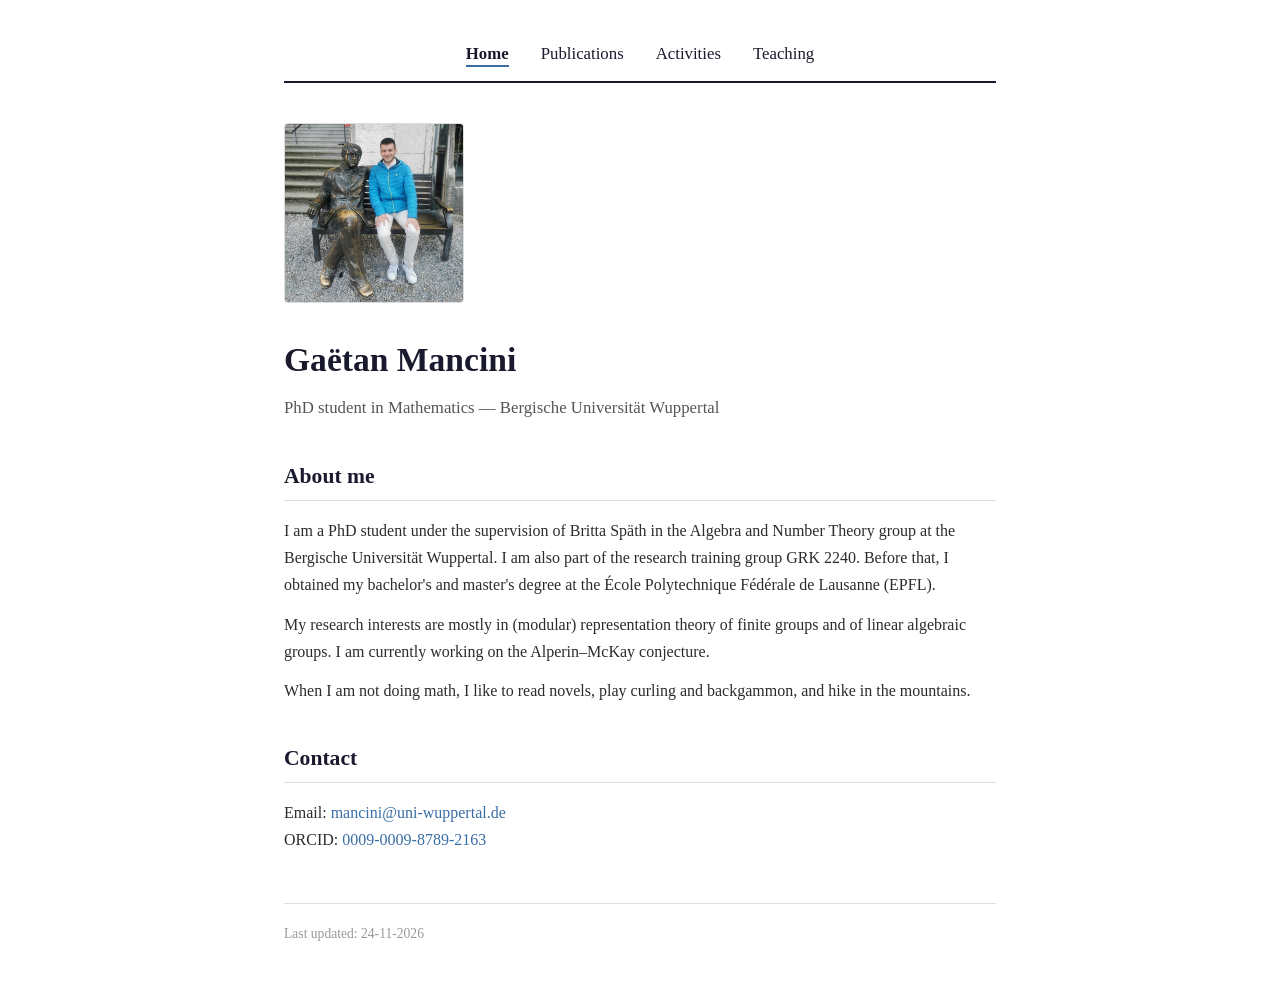
==== index.html @ 97b4826e "Remove optional address from contact section Removed placeholder address from contact section." ====
<!DOCTYPE html>
<html lang="en">
<head>
<meta charset="UTF-8">
<meta name="viewport" content="width=device-width, initial-scale=1.0">
<title>Gaëtan Mancini</title>
<link rel="stylesheet" href="style.css">
</head>
<body>
<div class="container">

<!-- ============ NAVIGATION (edit this block on EVERY page) ============ -->
<nav>
    <a href="index.html" class="current">Home</a>
    <a href="publications.html">Publications</a>
    <a href="activities.html">Activities</a>
    <a href="teaching.html">Teaching</a>
</nav>
<!-- ============ END NAVIGATION ============ -->

<header>
    <!-- PHOTO: upload your image into this repository, then replace
         "profile.jpg" below with the exact filename you gave it.
         Until then, delete the <img> line to avoid a broken icon. -->
    <img class="photo" src="profile.jpeg" alt="Gaëtan Mancini">
    <h1>Gaëtan Mancini</h1>
    <p class="subtitle">PhD student in Mathematics — Bergische Universität Wuppertal</p>
</header>

<section>
    <h2>About me</h2>
    <p>
        I am a PhD student under the supervision of Britta Späth in the Algebra
        and Number Theory group at the Bergische Universität Wuppertal. I am also
        part of the research training group GRK 2240. Before that, I obtained my
        bachelor's and master's degree at the École Polytechnique Fédérale de
        Lausanne (EPFL).
    </p>
    <p>
        My research interests are mostly in (modular) representation theory of
        finite groups and of linear algebraic groups. I am currently working on
        the Alperin–McKay conjecture.
    </p>
    <p>
        When I am not doing math, I like to read novels, play curling and
        backgammon, and hike in the mountains.
    </p>
</section>

<section>
    <h2>Contact</h2>
    <p>
        Email: <a href="mailto:mancini@uni-wuppertal.de">mancini@uni-wuppertal.de</a><br>
        ORCID: <a href="https://orcid.org/0009-0009-8789-2163">0009-0009-8789-2163</a>
    </p>
</section>

<footer>
    <p>Last updated: 24-11-2026</p>
</footer>

</div>
</body>
</html>
---- style.css ----
* { margin: 0; padding: 0; box-sizing: border-box; }

body {
    font-family: 'Georgia', 'Times New Roman', serif;
    line-height: 1.7;
    color: #2c2c2c;
    background: #ffffff;
}

.container {
    max-width: 760px;
    margin: 0 auto;
    padding: 40px 24px;
}

/* Navigation */
nav {
    border-bottom: 2px solid #1a1a2e;
    padding-bottom: 12px;
    margin-bottom: 40px;
    text-align: center;
}

nav a {
    color: #1a1a2e;
    text-decoration: none;
    margin: 0 14px;
    font-size: 1.05em;
}

nav a:hover { color: #3a6ea5; }

nav a.current {
    font-weight: bold;
    border-bottom: 2px solid #3a6ea5;
    padding-bottom: 2px;
}

/* Header / home */
header { margin-bottom: 36px; }

header h1 {
    font-size: 2.1em;
    color: #1a1a2e;
    margin-bottom: 6px;
}

header .subtitle { color: #555; font-size: 1.05em; }

/* Photo */
.photo {
    width: 180px;
    height: 180px;
    object-fit: cover;
    border-radius: 4px;
    border: 1px solid #ddd;
    margin-bottom: 20px;
}

/* Sections */
h2 {
    font-size: 1.35em;
    color: #1a1a2e;
    margin: 36px 0 16px;
    padding-bottom: 5px;
    border-bottom: 1px solid #ddd;
}

section { margin-bottom: 30px; }

p { margin-bottom: 12px; }

a { color: #3a6ea5; text-decoration: none; }
a:hover { text-decoration: underline; }

/* Publication / talk entries */
.entry {
    margin-bottom: 18px;
    padding-left: 14px;
    border-left: 3px solid #3a6ea5;
}

.entry .title { font-weight: bold; }
.entry .meta { color: #555; font-size: 0.95em; }
.entry .links { font-size: 0.9em; margin-top: 2px; }
.entry .links a { margin-right: 12px; }

/* Footer */
footer {
    margin-top: 50px;
    padding-top: 18px;
    border-top: 1px solid #e0e0e0;
    font-size: 0.85em;
    color: #999;
}

/* Placeholder note (to delete) */
.note {
    color: #b00;
    font-style: italic;
    font-size: 0.9em;
}

/* Table of contents */
.toc { font-size: 0.95em; color: #555; }
.toc a { margin-right: 4px; }

/* Teaching list */
.teaching-list { margin-left: 22px; }
.teaching-list li { margin-bottom: 6px; }
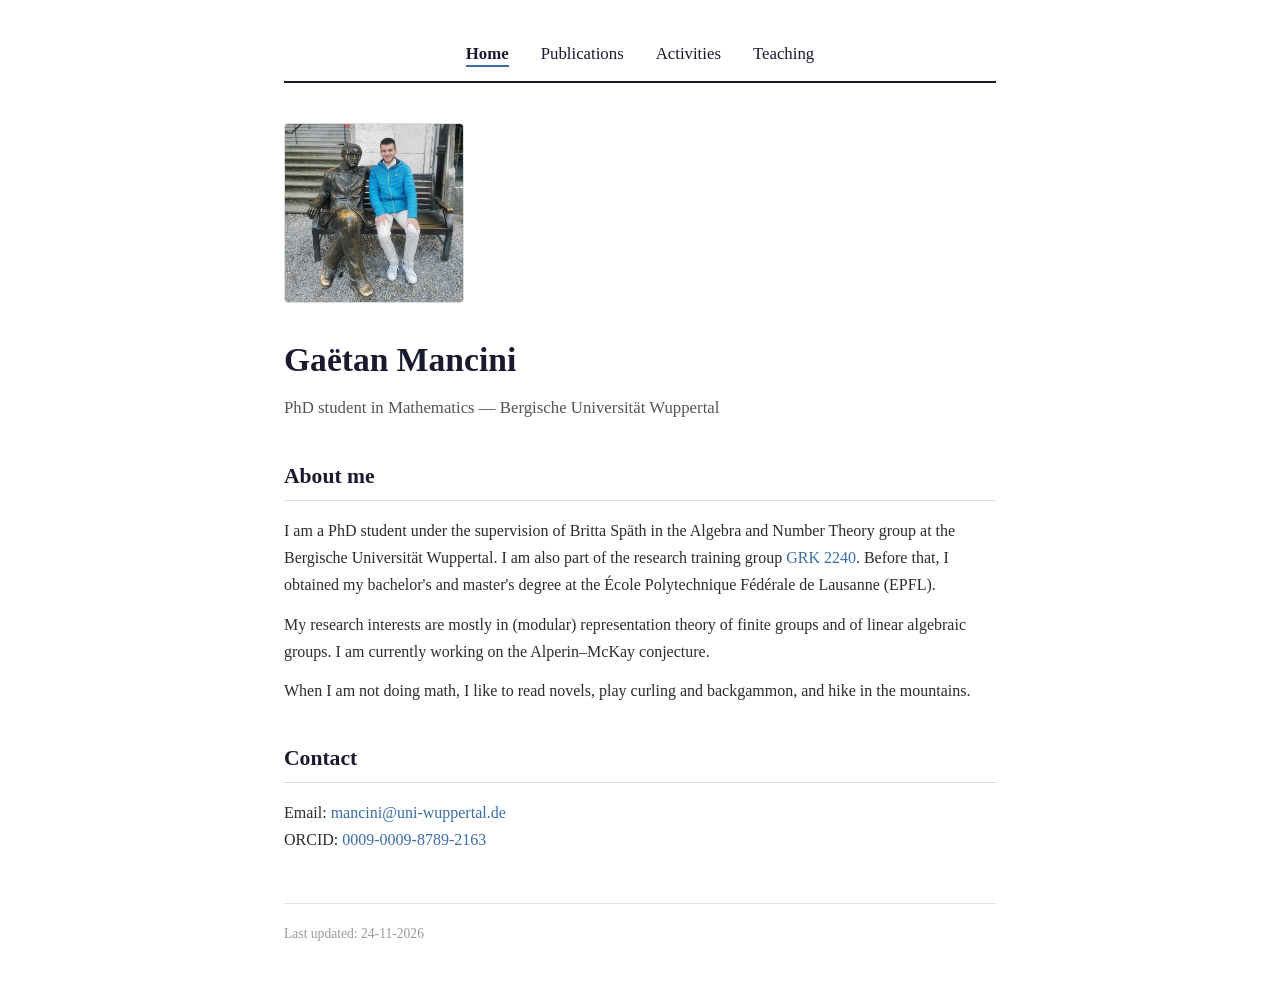
==== commit b8d42d5d: "Add link to GRK 2240 in About me section Added a link to the GRK 2240 website in the About section." ====
--- a/index.html
+++ b/index.html
@@ -31,8 +31,8 @@
     <h2>About me</h2>
     <p>
         I am a PhD student under the supervision of Britta Späth in the Algebra
-        and Number Theory group at the Bergische Universität Wuppertal. I am also
-        part of the research training group GRK 2240. Before that, I obtained my
+        and Number Theory group at the Bergische Universität Wuppertal. I am also part of the research training group
+<a href="https://grk2240.uni-wuppertal.de/index.html" target="_blank" rel="noopener">GRK 2240</a>. Before that, I obtained my
         bachelor's and master's degree at the École Polytechnique Fédérale de
         Lausanne (EPFL).
     </p>
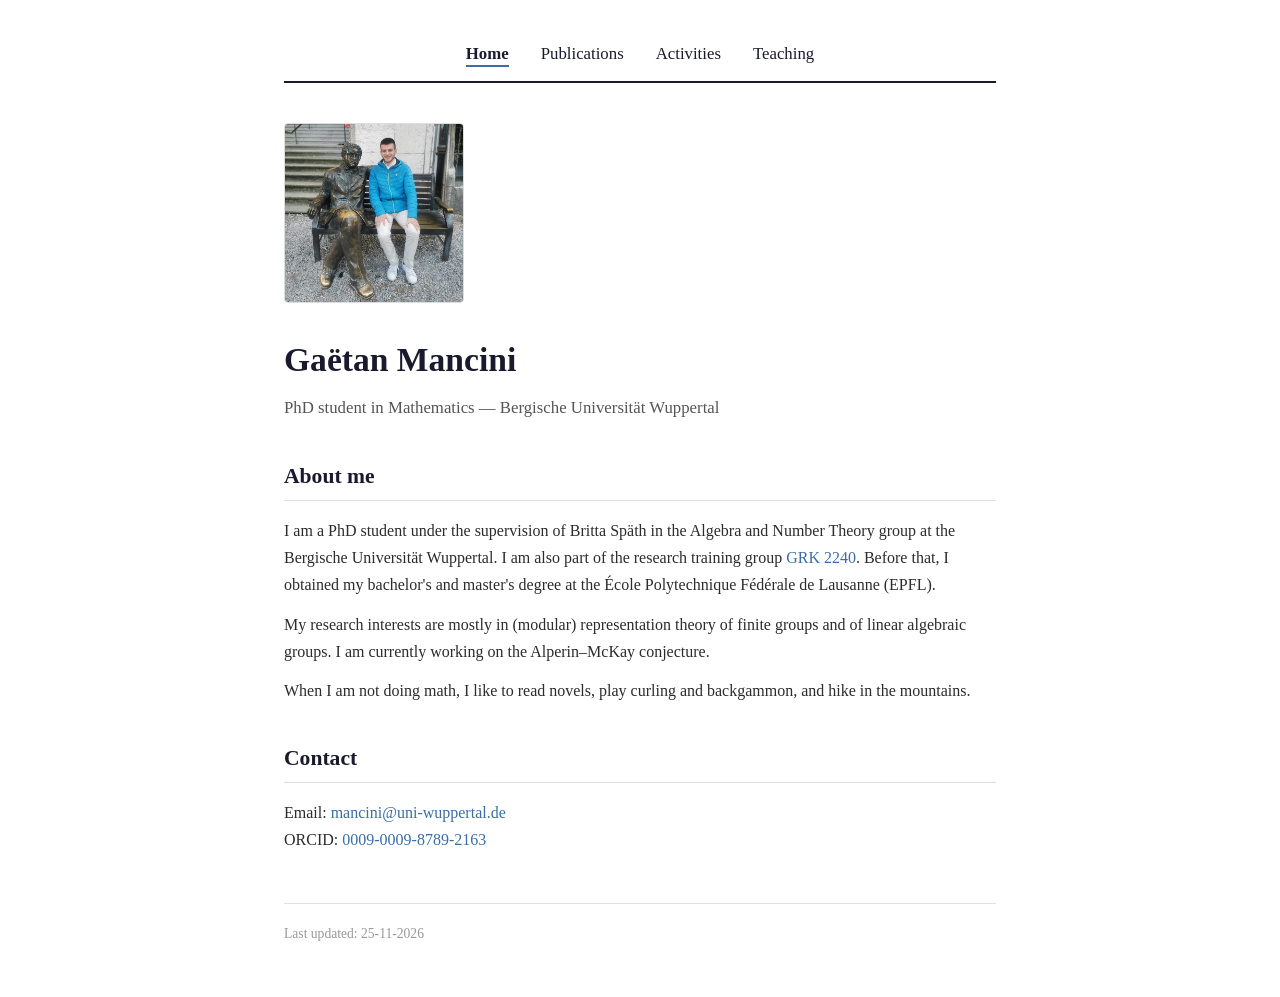
==== commit 2f4752c3: "Update last updated date in footer" ====
--- a/index.html
+++ b/index.html
@@ -56,7 +56,7 @@
 </section>
 
 <footer>
-    <p>Last updated: 24-11-2026</p>
+    <p>Last updated: 25-11-2026</p>
 </footer>
 
 </div>
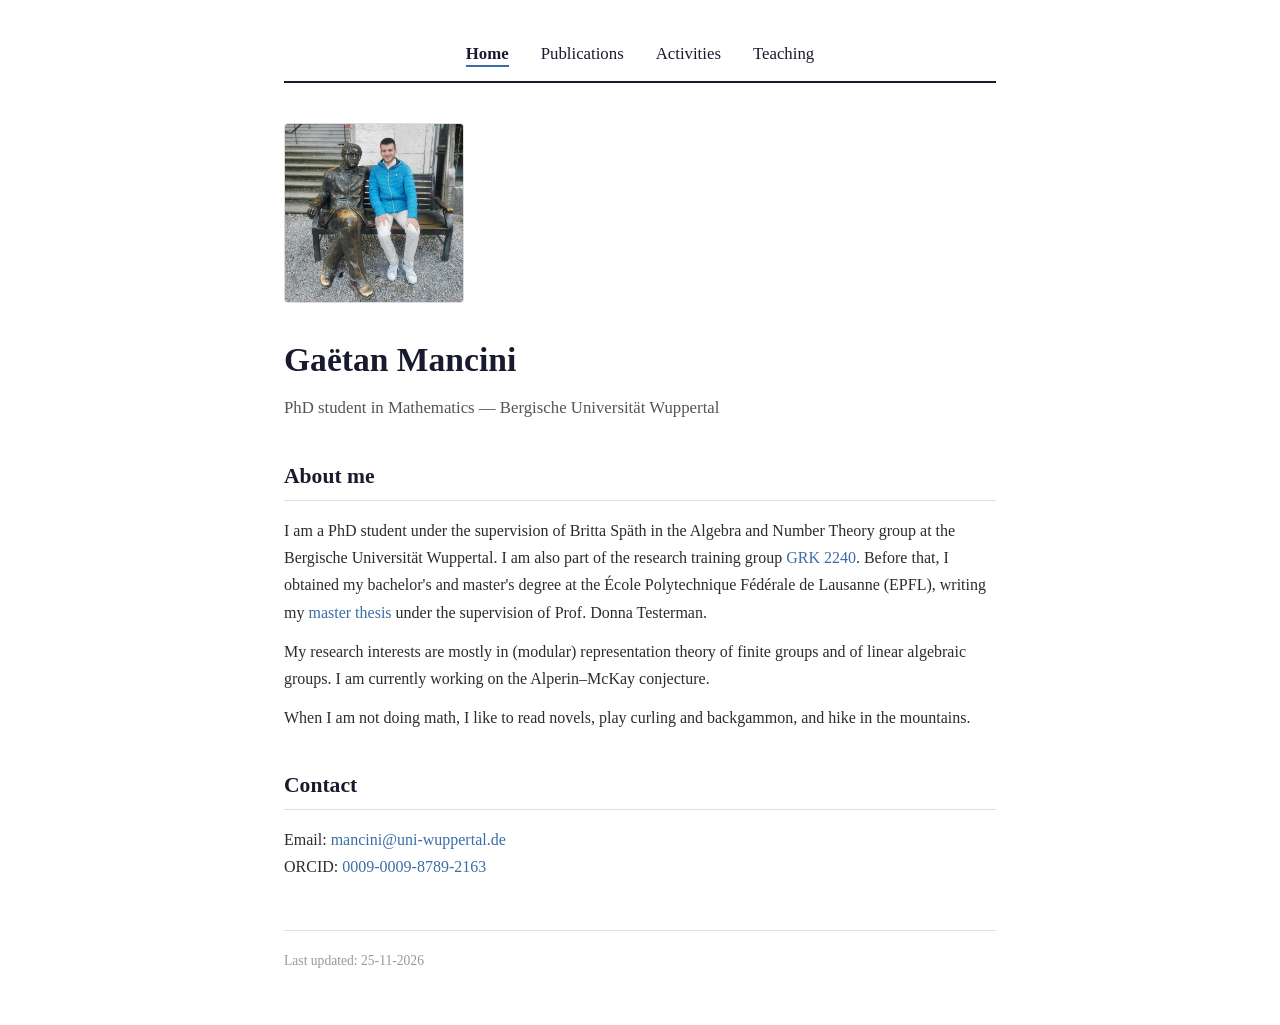
==== commit 648475a0: "Revise About me section in index.html Updated the About me section to include details about the mast" ====
--- a/index.html
+++ b/index.html
@@ -32,9 +32,10 @@
     <p>
         I am a PhD student under the supervision of Britta Späth in the Algebra
         and Number Theory group at the Bergische Universität Wuppertal. I am also part of the research training group
-<a href="https://grk2240.uni-wuppertal.de/index.html" target="_blank" rel="noopener">GRK 2240</a>. Before that, I obtained my
-        bachelor's and master's degree at the École Polytechnique Fédérale de
-        Lausanne (EPFL).
+<a href="https://grk2240.uni-wuppertal.de/index.html" target="_blank" rel="noopener">GRK 2240</a>. 
+        Before that, I obtained my bachelor's and master's degree at the École Polytechnique
+Fédérale de Lausanne (EPFL), writing my 
+        <a href="https://infoscience.epfl.ch/entities/publication/90040f3d-9872-4e86-a3a5-ef5493f6ddc8" target="_blank" rel="noopener">master thesis</a> under the supervision of Prof. Donna Testerman.
     </p>
     <p>
         My research interests are mostly in (modular) representation theory of
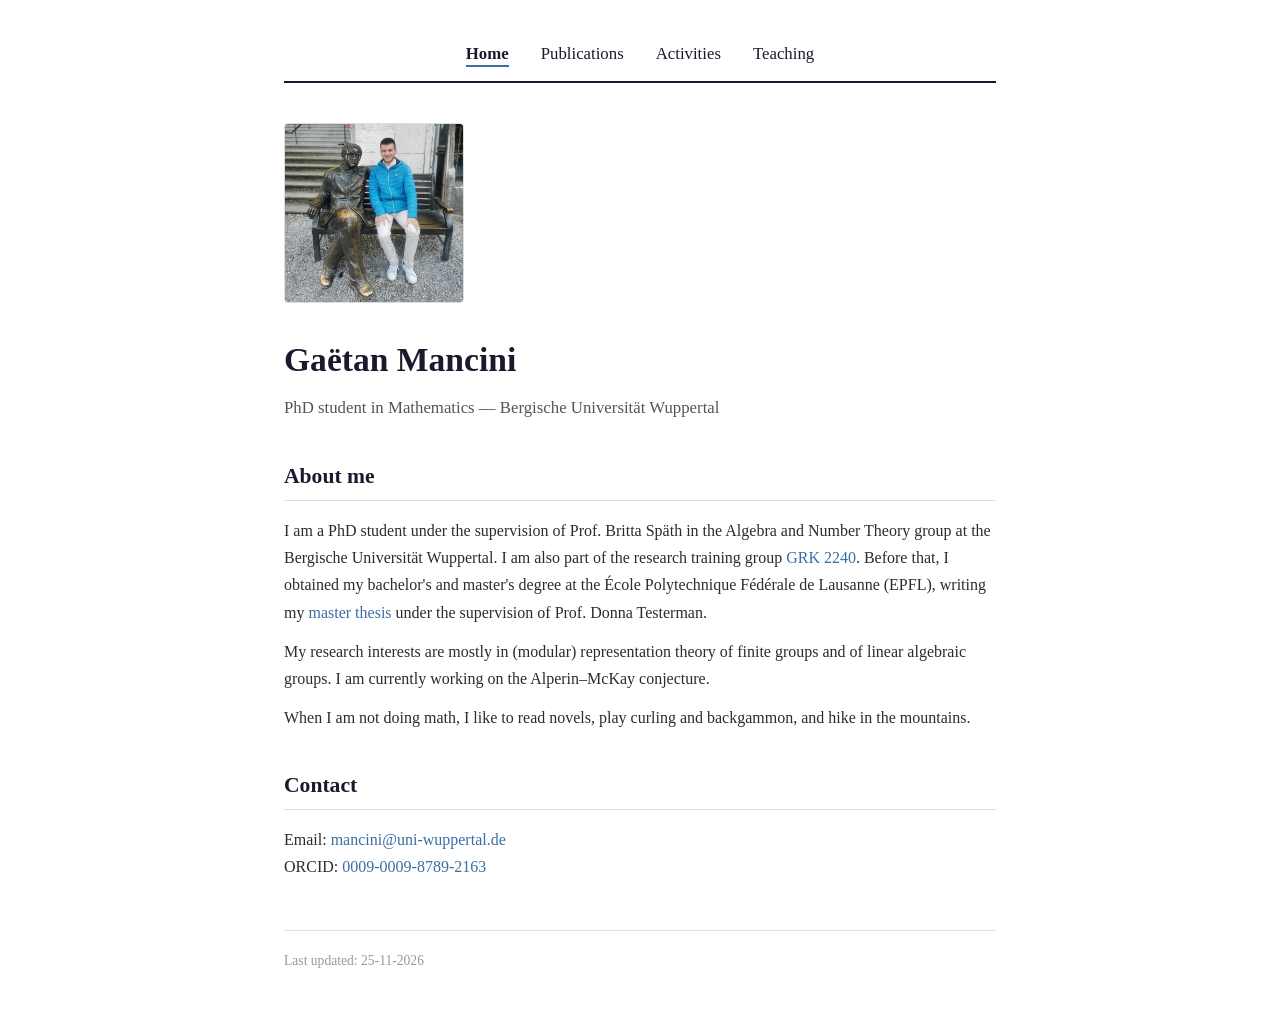
==== commit aad980ea: "Add 'Prof.' title to Britta Späth in About section Updated the title to include 'Prof.' before Britt" ====
--- a/index.html
+++ b/index.html
@@ -30,7 +30,7 @@
 <section>
     <h2>About me</h2>
     <p>
-        I am a PhD student under the supervision of Britta Späth in the Algebra
+        I am a PhD student under the supervision of Prof. Britta Späth in the Algebra
         and Number Theory group at the Bergische Universität Wuppertal. I am also part of the research training group
 <a href="https://grk2240.uni-wuppertal.de/index.html" target="_blank" rel="noopener">GRK 2240</a>. 
         Before that, I obtained my bachelor's and master's degree at the École Polytechnique
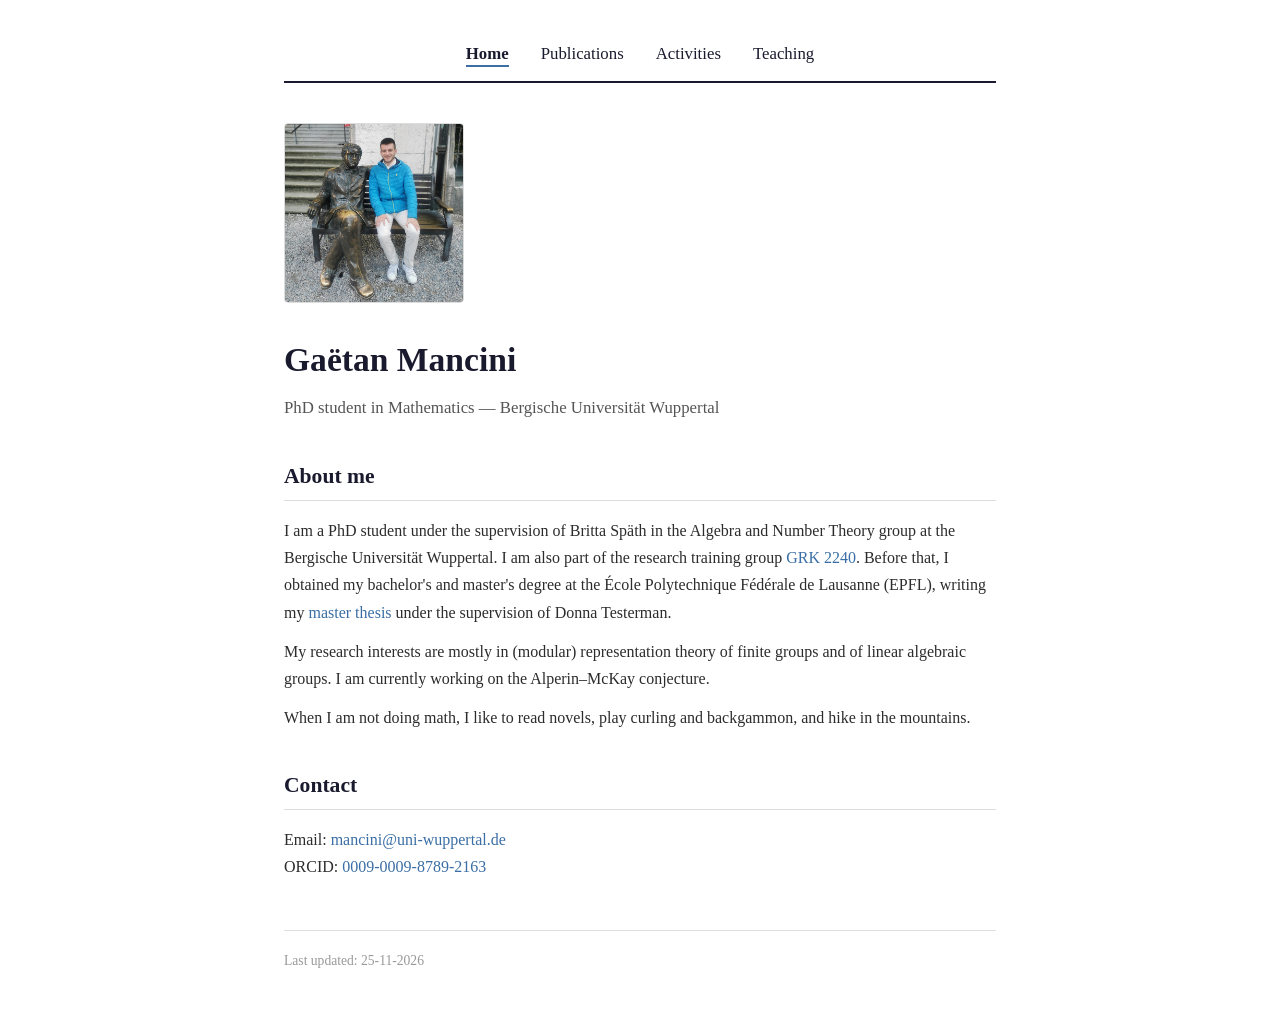
==== commit 753828ee: "Update supervisor names in About me section Removed titles from the names of supervisors in the Abou" ====
--- a/index.html
+++ b/index.html
@@ -30,12 +30,12 @@
 <section>
     <h2>About me</h2>
     <p>
-        I am a PhD student under the supervision of Prof. Britta Späth in the Algebra
+        I am a PhD student under the supervision of Britta Späth in the Algebra
         and Number Theory group at the Bergische Universität Wuppertal. I am also part of the research training group
 <a href="https://grk2240.uni-wuppertal.de/index.html" target="_blank" rel="noopener">GRK 2240</a>. 
         Before that, I obtained my bachelor's and master's degree at the École Polytechnique
 Fédérale de Lausanne (EPFL), writing my 
-        <a href="https://infoscience.epfl.ch/entities/publication/90040f3d-9872-4e86-a3a5-ef5493f6ddc8" target="_blank" rel="noopener">master thesis</a> under the supervision of Prof. Donna Testerman.
+        <a href="https://infoscience.epfl.ch/entities/publication/90040f3d-9872-4e86-a3a5-ef5493f6ddc8" target="_blank" rel="noopener">master thesis</a> under the supervision of Donna Testerman.
     </p>
     <p>
         My research interests are mostly in (modular) representation theory of
